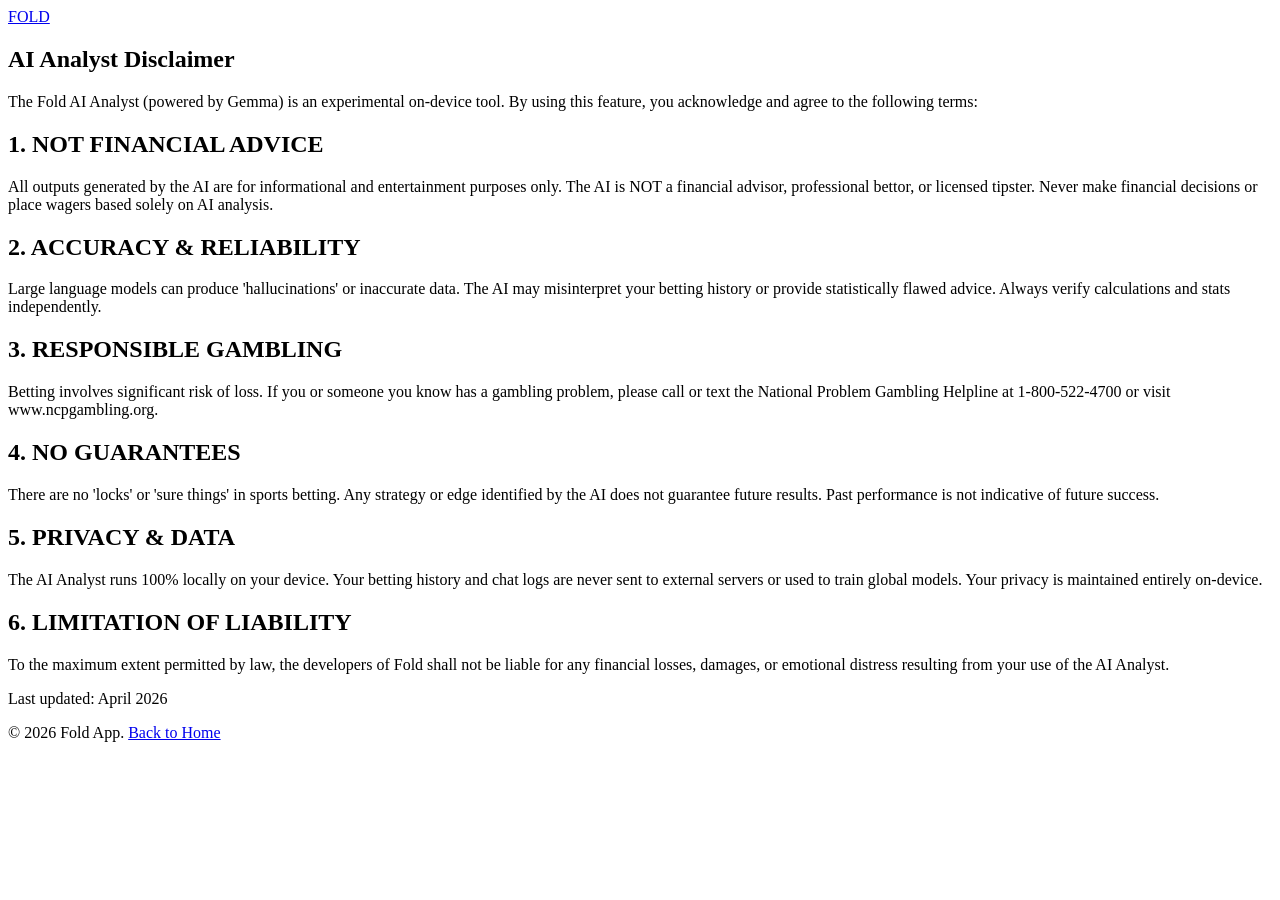
==== disclaimer.html @ 7bf93ceb "Add legal pages: Terms of Service, updated Privacy Policy, and AI Disclaimer." ====
<!DOCTYPE html>
<html lang="en">
<head>
    <meta charset="UTF-8">
    <meta name="viewport" content="width=device-width, initial-scale=1.0">
    <title>AI Analyst Disclaimer - Fold App</title>
    <link rel="stylesheet" href="style.css">
    <link rel="preconnect" href="https://fonts.googleapis.com">
    <link rel="preconnect" href="https://fonts.gstatic.com" crossorigin>
    <link href="https://fonts.googleapis.com/css2?family=Inter:wght@400;500;600;700&family=Outfit:wght@700&display=swap" rel="stylesheet">
</head>
<body class="legal-page">
    <nav>
        <div class="container nav-container">
            <a href="index.html" class="logo">FOLD</a>
        </div>
    </nav>

    <section class="legal-content">
        <div class="container narrow">
            <h1>AI Analyst Disclaimer</h1>
            <div class="legal-text">
                <p>The Fold AI Analyst (powered by Gemma) is an experimental on-device tool. By using this feature, you acknowledge and agree to the following terms:</p>

                <h2>1. NOT FINANCIAL ADVICE</h2>
                <p>All outputs generated by the AI are for informational and entertainment purposes only. The AI is NOT a financial advisor, professional bettor, or licensed tipster. Never make financial decisions or place wagers based solely on AI analysis.</p>

                <h2>2. ACCURACY & RELIABILITY</h2>
                <p>Large language models can produce 'hallucinations' or inaccurate data. The AI may misinterpret your betting history or provide statistically flawed advice. Always verify calculations and stats independently.</p>

                <h2>3. RESPONSIBLE GAMBLING</h2>
                <p>Betting involves significant risk of loss. If you or someone you know has a gambling problem, please call or text the National Problem Gambling Helpline at 1-800-522-4700 or visit www.ncpgambling.org.</p>

                <h2>4. NO GUARANTEES</h2>
                <p>There are no 'locks' or 'sure things' in sports betting. Any strategy or edge identified by the AI does not guarantee future results. Past performance is not indicative of future success.</p>

                <h2>5. PRIVACY & DATA</h2>
                <p>The AI Analyst runs 100% locally on your device. Your betting history and chat logs are never sent to external servers or used to train global models. Your privacy is maintained entirely on-device.</p>

                <h2>6. LIMITATION OF LIABILITY</h2>
                <p>To the maximum extent permitted by law, the developers of Fold shall not be liable for any financial losses, damages, or emotional distress resulting from your use of the AI Analyst.</p>
            </div>
            <p class="last-updated">Last updated: April 2026</p>
        </div>
    </section>

    <footer>
        <div class="container">
            <div class="footer-bottom">
                <p>&copy; 2026 Fold App. <a href="index.html">Back to Home</a></p>
            </div>
        </div>
    </footer>
</body>
</html>
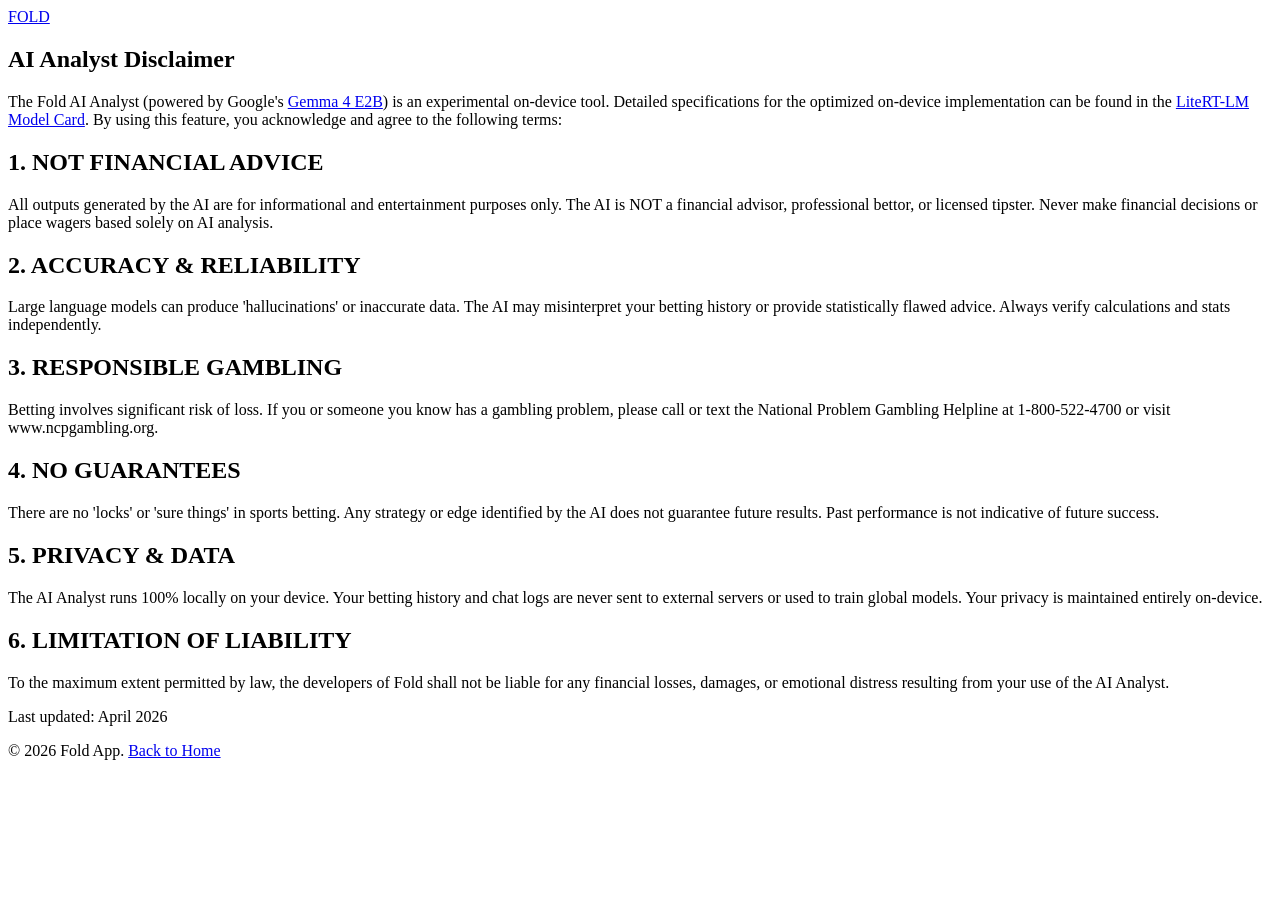
==== commit 74f807ee: "Include both official and community model card links" ====
--- a/disclaimer.html
+++ b/disclaimer.html
@@ -20,7 +20,7 @@
         <div class="container narrow">
             <h1>AI Analyst Disclaimer</h1>
             <div class="legal-text">
-                <p>The Fold AI Analyst (powered by Gemma) is an experimental on-device tool. By using this feature, you acknowledge and agree to the following terms:</p>
+                <p>The Fold AI Analyst (powered by Google's <a href="https://ai.google.dev/gemma/docs/model_card" target="_blank" class="text-link">Gemma 4 E2B</a>) is an experimental on-device tool. Detailed specifications for the optimized on-device implementation can be found in the <a href="https://huggingface.co/litert-community/gemma-4-E2B-it-litert-lm" target="_blank" class="text-link">LiteRT-LM Model Card</a>. By using this feature, you acknowledge and agree to the following terms:</p>
 
                 <h2>1. NOT FINANCIAL ADVICE</h2>
                 <p>All outputs generated by the AI are for informational and entertainment purposes only. The AI is NOT a financial advisor, professional bettor, or licensed tipster. Never make financial decisions or place wagers based solely on AI analysis.</p>
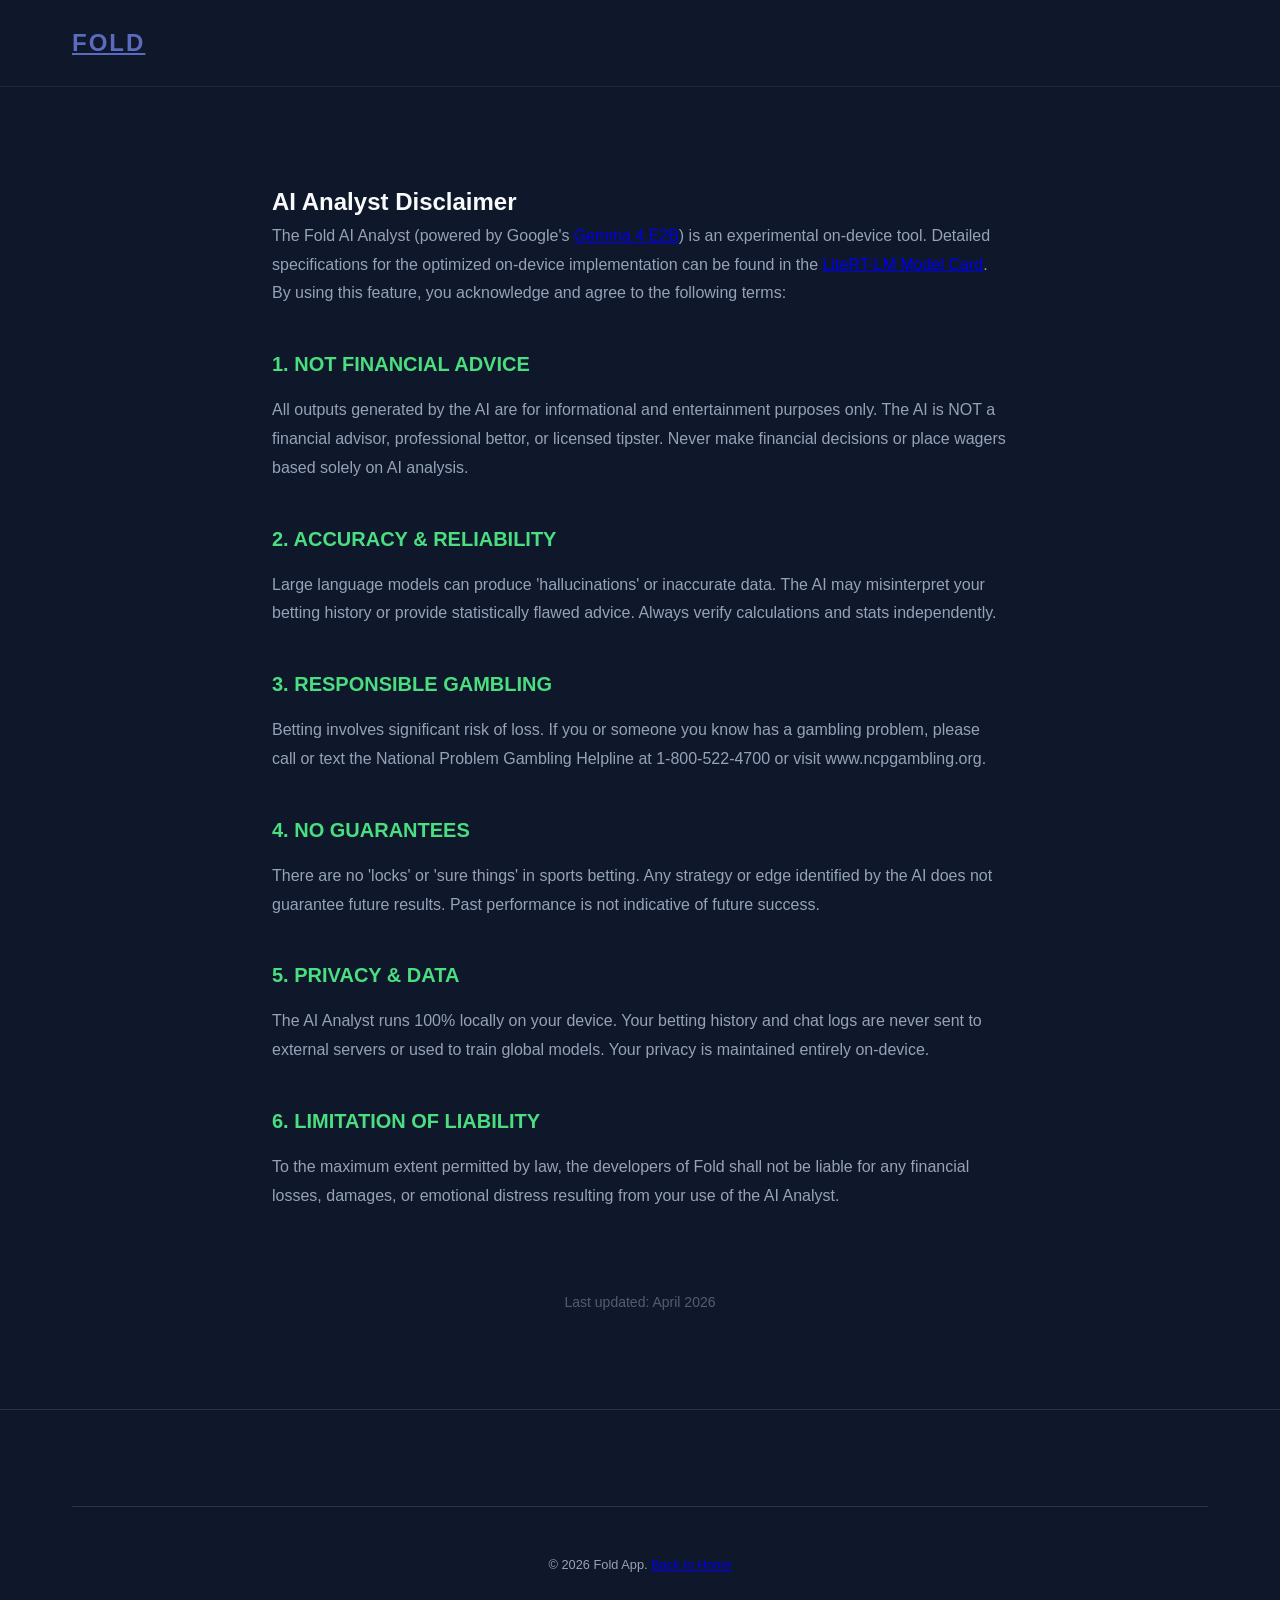
==== commit e25f5af1: "Add play_store_icon as favicon across all HTML pages" ====
--- a/disclaimer.html
+++ b/disclaimer.html
@@ -8,6 +8,7 @@
     <link rel="preconnect" href="https://fonts.googleapis.com">
     <link rel="preconnect" href="https://fonts.gstatic.com" crossorigin>
     <link href="https://fonts.googleapis.com/css2?family=Inter:wght@400;500;600;700&family=Outfit:wght@700&display=swap" rel="stylesheet">
+    <link rel="icon" type="image/png" href="favicon.png">
 </head>
 <body class="legal-page">
     <nav>
@@ -20,7 +21,7 @@
         <div class="container narrow">
             <h1>AI Analyst Disclaimer</h1>
             <div class="legal-text">
-                <p>The Fold AI Analyst (powered by Google's <a href="https://ai.google.dev/gemma/docs/model_card" target="_blank" class="text-link">Gemma 4 E2B</a>) is an experimental on-device tool. Detailed specifications for the optimized on-device implementation can be found in the <a href="https://huggingface.co/litert-community/gemma-4-E2B-it-litert-lm" target="_blank" class="text-link">LiteRT-LM Model Card</a>. By using this feature, you acknowledge and agree to the following terms:</p>
+                <p>The Fold AI Analyst (powered by Google's <a href="https://ai.google.dev/gemma/docs/core/model_card_4" target="_blank" class="text-link">Gemma 4 E2B</a>) is an experimental on-device tool. Detailed specifications for the optimized on-device implementation can be found in the <a href="https://huggingface.co/litert-community/gemma-4-E2B-it-litert-lm" target="_blank" class="text-link">LiteRT-LM Model Card</a>. By using this feature, you acknowledge and agree to the following terms:</p>
 
                 <h2>1. NOT FINANCIAL ADVICE</h2>
                 <p>All outputs generated by the AI are for informational and entertainment purposes only. The AI is NOT a financial advisor, professional bettor, or licensed tipster. Never make financial decisions or place wagers based solely on AI analysis.</p>
--- a/style.css
+++ b/style.css
@@ -0,0 +1,497 @@
+:root {
+    --bg-dark: #0F172A;
+    --bg-card: #1E293B;
+    --primary-slate: #5C6BC0; /* SlateBlue from app */
+    --accent-green: #4ADE80;
+    --premium-gold: #FFD700;
+    --text-main: #F8FAFC;
+    --text-muted: #94A3B8;
+    --glass: rgba(30, 41, 59, 0.7);
+    --border: rgba(148, 163, 184, 0.2);
+}
+
+* {
+    margin: 0;
+    padding: 0;
+    box-sizing: border-box;
+}
+
+body {
+    font-family: 'Inter', sans-serif;
+    background-color: var(--bg-dark);
+    color: var(--text-main);
+    line-height: 1.6;
+    overflow-x: hidden;
+}
+
+h1, h2, h3, .logo {
+    font-family: 'Outfit', sans-serif;
+    font-weight: 900;
+}
+
+.container {
+    max-width: 1200px;
+    margin: 0 auto;
+    padding: 0 2rem;
+}
+
+/* Navbar */
+.navbar {
+    padding: 1.5rem 0;
+    position: fixed;
+    width: 100%;
+    top: 0;
+    z-index: 1000;
+    background: rgba(15, 23, 42, 0.8);
+    backdrop-filter: blur(12px);
+    border-bottom: 1px solid var(--border);
+}
+
+.navbar .container {
+    display: flex;
+    justify-content: space-between;
+    align-items: center;
+}
+
+.logo {
+    font-size: 1.5rem;
+    letter-spacing: 2px;
+    color: var(--primary-slate);
+}
+
+.nav-links {
+    display: flex;
+    list-style: none;
+    gap: 2rem;
+}
+
+.nav-links a {
+    text-decoration: none;
+    color: var(--text-muted);
+    font-weight: 600;
+    font-size: 0.9rem;
+    transition: color 0.3s;
+}
+
+.nav-links a:hover {
+    color: var(--primary-slate);
+}
+
+/* Hero */
+.hero {
+    padding: 10rem 0 6rem;
+    background: radial-gradient(circle at 80% 20%, rgba(92, 107, 192, 0.15) 0%, transparent 50%);
+}
+
+.hero-grid {
+    display: grid;
+    grid-template-columns: 1.2fr 0.8fr;
+    gap: 4rem;
+    align-items: center;
+}
+
+.badge {
+    display: inline-block;
+    padding: 0.4rem 1rem;
+    background: rgba(92, 107, 192, 0.2);
+    border: 1px solid var(--primary-slate);
+    border-radius: 100px;
+    color: var(--primary-slate);
+    font-size: 0.75rem;
+    font-weight: 800;
+    margin-bottom: 1.5rem;
+}
+
+.hero h1 {
+    font-size: 4rem;
+    line-height: 1.1;
+    margin-bottom: 1.5rem;
+}
+
+.highlight {
+    color: var(--primary-slate);
+}
+
+.hero p {
+    font-size: 1.2rem;
+    color: var(--text-muted);
+    margin-bottom: 2.5rem;
+    max-width: 600px;
+}
+
+.hero-actions {
+    display: flex;
+    align-items: center;
+    flex-wrap: wrap;
+    gap: 1rem;
+}
+
+/* Play Store Badge Link styling */
+.play-store-link {
+    display: inline-block;
+    transition: transform 0.3s ease;
+    height: 58px; /* matching the height of standard buttons */
+}
+
+.play-store-link:hover {
+    transform: translateY(-3px);
+}
+
+.play-store-badge {
+    height: 100%;
+    width: auto;
+    display: block;
+}
+
+.nav-btn {
+    background: var(--primary-slate);
+    color: white !important;
+    padding: 0.5rem 1.2rem;
+    border-radius: 8px;
+    font-weight: 700;
+    transition: all 0.3s ease;
+}
+
+.nav-btn:hover {
+    background: #4d5eb3;
+    transform: translateY(-2px);
+}
+
+.btn {
+    padding: 1rem 2rem;
+    border-radius: 12px;
+    text-decoration: none;
+    font-weight: 700;
+    transition: all 0.3s ease;
+    display: inline-block;
+}
+
+.btn-primary {
+    background: var(--primary-slate);
+    color: white;
+    box-shadow: 0 10px 20px rgba(92, 107, 192, 0.3);
+}
+
+.btn-primary:hover {
+    transform: translateY(-3px);
+    box-shadow: 0 15px 30px rgba(92, 107, 192, 0.4);
+}
+
+.btn-secondary {
+    background: var(--bg-card);
+    color: white;
+    border: 1px solid var(--border);
+}
+
+.btn-secondary:hover {
+    background: var(--border);
+}
+
+/* Phone Mockup */
+.phone-mockup {
+    position: relative;
+    width: 320px;
+    height: 650px;
+    background: #000;
+    border-radius: 40px;
+    padding: 12px;
+    box-shadow: 0 50px 100px rgba(0,0,0,0.5), 0 0 0 10px #1e293b;
+    margin: 0 auto;
+}
+
+.screenshot {
+    width: 100%;
+    height: 100%;
+    object-fit: cover;
+    border-radius: 30px;
+}
+
+.feature-visual {
+    margin-top: 1.5rem;
+    border-radius: 16px;
+    overflow: hidden;
+    border: 1px solid rgba(255, 255, 255, 0.1);
+}
+
+.feature-img {
+    width: 100%;
+    height: auto;
+    display: block;
+    transition: transform 0.3s ease;
+}
+
+.feature-card:hover .feature-img {
+    transform: scale(1.05);
+}
+
+/* Features */
+.features {
+    padding: 8rem 0;
+    background: var(--bg-card);
+}
+
+.section-header {
+    text-align: center;
+    margin-bottom: 4rem;
+}
+
+.section-header h2 {
+    font-size: 2.5rem;
+    margin-bottom: 1rem;
+}
+
+.features-grid {
+    display: grid;
+    grid-template-columns: repeat(auto-fit, minmax(280px, 1fr));
+    gap: 2rem;
+}
+
+.feature-card {
+    background: var(--bg-dark);
+    padding: 3rem 2rem;
+    border-radius: 24px;
+    border: 1px solid var(--border);
+    transition: transform 0.3s;
+}
+
+.feature-card:hover {
+    transform: translateY(-10px);
+    border-color: var(--primary-slate);
+}
+
+.feature-card .icon {
+    font-size: 2.5rem;
+    margin-bottom: 1.5rem;
+}
+
+.feature-card h3 {
+    font-size: 1.5rem;
+    margin-bottom: 1rem;
+}
+
+.feature-card p {
+    color: var(--text-muted);
+}
+
+/* AI Section */
+.ai-section {
+    padding: 10rem 0;
+    background: radial-gradient(circle at 20% 50%, rgba(168, 85, 247, 0.1) 0%, transparent 50%);
+}
+
+.ai-grid {
+    display: grid;
+    grid-template-columns: 1fr 1fr;
+    gap: 6rem;
+    align-items: center;
+}
+
+.gold-badge {
+    display: inline-block;
+    padding: 0.3rem 0.8rem;
+    background: rgba(255, 215, 0, 0.1);
+    border: 1px solid var(--premium-gold);
+    border-radius: 100px;
+    color: var(--premium-gold);
+    font-size: 0.7rem;
+    font-weight: 900;
+    margin-bottom: 1rem;
+}
+
+.ai-highlight {
+    background: linear-gradient(90deg, #A855F7, #EC4899);
+    -webkit-background-clip: text;
+    -webkit-text-fill-color: transparent;
+}
+
+.ai-features {
+    list-style: none;
+    margin-top: 2rem;
+}
+
+.ai-features li {
+    margin-bottom: 1rem;
+    display: flex;
+    align-items: center;
+    gap: 1rem;
+}
+
+.ai-features li::before {
+    content: "✓";
+    color: var(--accent-green);
+    font-weight: 900;
+}
+
+/* Tools */
+.tools {
+    padding: 8rem 0;
+    background: var(--bg-card);
+}
+
+.tools-grid {
+    display: grid;
+    grid-template-columns: 1fr 1fr;
+    gap: 4rem;
+    align-items: center;
+}
+
+.tools-list {
+    margin-top: 3rem;
+}
+
+.tool-item {
+    margin-bottom: 2rem;
+    padding-left: 1.5rem;
+    border-left: 3px solid var(--primary-slate);
+}
+
+.tool-item h4 {
+    font-size: 1.2rem;
+    margin-bottom: 0.5rem;
+}
+
+/* Premium */
+.premium {
+    padding: 10rem 0;
+}
+
+.premium-card {
+    background: linear-gradient(135deg, #1E293B 0%, #0F172A 100%);
+    padding: 5rem;
+    border-radius: 40px;
+    text-align: center;
+    border: 1px solid var(--premium-gold);
+    box-shadow: 0 0 50px rgba(255, 215, 0, 0.05);
+}
+
+.premium-grid {
+    display: grid;
+    grid-template-columns: repeat(2, 1fr);
+    gap: 1.5rem;
+    margin: 3rem auto;
+    max-width: 600px;
+}
+
+.premium-item {
+    background: rgba(255, 255, 255, 0.05);
+    padding: 1rem;
+    border-radius: 12px;
+    font-weight: 600;
+}
+
+.btn-gold {
+    background: var(--premium-gold);
+    color: #000;
+    box-shadow: 0 10px 20px rgba(255, 215, 0, 0.2);
+}
+
+.btn-gold:hover {
+    transform: scale(1.05);
+    box-shadow: 0 15px 30px rgba(255, 215, 0, 0.3);
+}
+
+/* Footer */
+footer {
+    padding: 6rem 0 3rem;
+    border-top: 1px solid var(--border);
+}
+
+.footer-grid {
+    display: grid;
+    grid-template-columns: 2fr 1fr;
+    gap: 4rem;
+    margin-bottom: 4rem;
+}
+
+.footer-info p {
+    color: var(--text-muted);
+    margin-top: 1.5rem;
+    max-width: 300px;
+}
+
+.footer-links h4 {
+    margin-bottom: 1.5rem;
+}
+
+.footer-links ul {
+    list-style: none;
+}
+
+.footer-links li {
+    margin-bottom: 0.8rem;
+}
+
+.footer-links a {
+    text-decoration: none;
+    color: var(--text-muted);
+}
+
+.footer-bottom {
+    text-align: center;
+    padding-top: 3rem;
+    border-top: 1px solid var(--border);
+    color: var(--text-muted);
+    font-size: 0.8rem;
+}
+
+/* Responsive */
+@media (max-width: 968px) {
+    .hero-grid, .ai-grid, .tools-grid {
+        grid-template-columns: 1fr;
+        text-align: center;
+    }
+    .hero h1 { font-size: 3rem; }
+    .hero-visual { order: -1; }
+    .features-grid { grid-template-columns: 1fr; }
+    .hero-actions { justify-content: center; }
+    .premium-grid { grid-template-columns: 1fr; }
+    .nav-links { display: none; }
+}
+
+/* Legal Pages */
+.legal-page nav {
+    background: var(--card-bg);
+    padding: 1.5rem 0;
+    border-bottom: 1px solid rgba(148, 163, 184, 0.1);
+}
+
+.legal-content {
+    padding: 6rem 0;
+}
+
+.narrow {
+    max-width: 800px;
+    margin: 0 auto;
+}
+
+.legal-text h2 {
+    color: var(--accent-green);
+    font-size: 1.25rem;
+    margin: 2.5rem 0 1rem;
+    font-family: 'Outfit', sans-serif;
+}
+
+.legal-text p {
+    color: var(--text-muted);
+    line-height: 1.8;
+    margin-bottom: 1.5rem;
+}
+
+.legal-text ul {
+    margin-bottom: 1.5rem;
+    padding-left: 1.5rem;
+}
+
+.legal-text li {
+    color: var(--text-muted);
+    margin-bottom: 0.8rem;
+    line-height: 1.6;
+}
+
+.last-updated {
+    margin-top: 5rem;
+    color: var(--text-muted);
+    opacity: 0.5;
+    font-size: 0.875rem;
+    text-align: center;
+}
